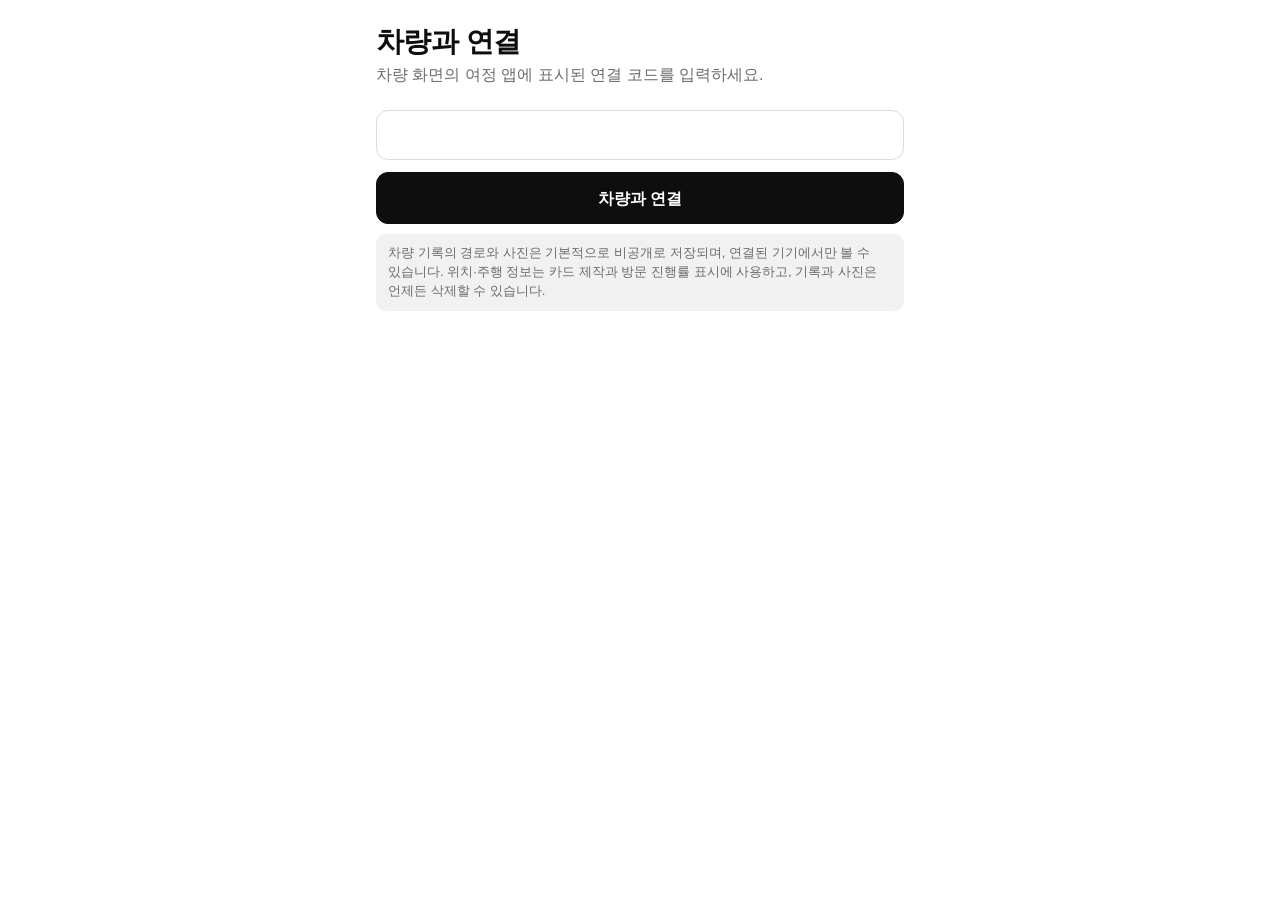
==== server/src/main/resources/static/m/index.html @ fa97769f "feat: implement mockup UI with Pleos navigation and SDK integration Car app - Implement mockup scree" ====
<!doctype html>
<html lang="ko">
<head>
  <meta charset="utf-8">
  <meta name="viewport" content="width=device-width, initial-scale=1, viewport-fit=cover">
  <meta name="theme-color" content="#ffffff">
  <title>여정</title>
  <link rel="stylesheet" href="style.css">
</head>
<body>
  <main id="app" aria-live="polite"></main>
  <div id="toast" role="status" hidden></div>
  <script src="card.js"></script>
  <script src="app.js"></script>
</body>
</html>
---- server/src/main/resources/static/m/style.css ----
:root {
  color-scheme: light dark;
  --bg: #fff; --fg: #0e0e0f; --muted: #6b6b70; --soft: #f1f1f2; --line: #dcdcde;
  --primary: #0e0e0f; --on-primary: #fff; --danger: #b3261e;
}
@media (prefers-color-scheme: dark) {
  :root { --bg: #0e0e0f; --fg: #fff; --muted: #a8a8ad; --soft: #1d1d1f; --line: #333336; --primary: #fff; --on-primary: #0e0e0f; --danger: #ff8a80; }
}
* { box-sizing: border-box; -webkit-tap-highlight-color: transparent; }
html, body { margin: 0; background: var(--bg); color: var(--fg); }
body { font-family: "Pretendard", -apple-system, BlinkMacSystemFont, "Apple SD Gothic Neo", "Noto Sans KR", "Malgun Gothic", sans-serif; line-height: 1.45; word-break: keep-all; }
main { max-width: 560px; margin: 0 auto; padding: 16px 16px calc(32px + env(safe-area-inset-bottom)); }
h1 { font-size: 28px; line-height: 1.25; margin: 8px 0 4px; letter-spacing: -0.02em; }
h2 { font-size: 18px; margin: 24px 0 10px; letter-spacing: -0.01em; }
p { margin: 4px 0; }
.muted { color: var(--muted); }
.small { font-size: 13px; }
.bar { display: flex; align-items: center; gap: 4px; min-height: 44px; margin-bottom: 8px; }
.bar .title { font-weight: 700; flex: 1; }
.icon-btn { min-width: 44px; min-height: 44px; background: none; border: 0; color: inherit; font: inherit; font-size: 22px; cursor: pointer; }
.link-btn { min-height: 44px; background: none; border: 0; color: inherit; font: inherit; font-size: 14px; text-decoration: underline; cursor: pointer; padding: 0 8px; }
.btn { display: flex; align-items: center; justify-content: center; width: 100%; min-height: 52px; padding: 0 16px; border-radius: 12px; border: 1.5px solid var(--primary); background: var(--primary); color: var(--on-primary); font: inherit; font-weight: 700; cursor: pointer; text-decoration: none; }
.btn.outline { background: transparent; color: var(--fg); }
.btn.danger { background: transparent; color: var(--danger); border-color: var(--danger); }
.btn:disabled { opacity: .4; cursor: default; }
.row { display: flex; gap: 8px; }
.row > * { flex: 1; min-width: 0; }
.stack > * + * { margin-top: 8px; }
.card { background: var(--soft); border-radius: 14px; padding: 14px; }
input[type=text], input[type=search], input:not([type]), input[inputmode] { width: 100%; min-height: 50px; border-radius: 12px; border: 1.5px solid var(--line); background: var(--bg); color: var(--fg); font: inherit; font-size: 16px; padding: 0 14px; }
input:focus-visible, button:focus-visible, a:focus-visible, select:focus-visible { outline: 2px solid var(--fg); outline-offset: 2px; }
label.field { display: block; margin-top: 14px; font-size: 14px; font-weight: 600; }
label.field input { margin-top: 6px; font-weight: 400; }
.code-input { font-size: 30px !important; text-align: center; letter-spacing: .25em; font-weight: 800; }
.progress { display: flex; align-items: center; margin: 14px 4px 6px; }
.progress i { width: 14px; height: 14px; border-radius: 50%; border: 2px solid var(--muted); background: var(--bg); flex: none; }
.progress i.on { border-color: var(--fg); background: var(--fg); }
.progress b { flex: 1; height: 2px; background: var(--line); }
.place { display: flex; align-items: center; gap: 12px; width: 100%; padding: 14px; border-radius: 14px; background: var(--soft); border: 0; color: inherit; font: inherit; text-align: left; }
button.place { cursor: pointer; }
.place + .place { margin-top: 8px; }
.place .check { flex: none; width: 26px; height: 26px; border-radius: 50%; border: 2px solid var(--muted); display: grid; place-items: center; font-size: 14px; }
.place .check.on { background: var(--fg); color: var(--bg); border-color: var(--fg); }
.place .body { flex: 1; min-width: 0; }
.place .name { font-weight: 700; }
.place .meta { color: var(--muted); font-size: 13px; }
.tag { display: inline-block; font-size: 12px; font-weight: 700; padding: 2px 8px; border-radius: 99px; background: var(--soft); border: 1px solid var(--line); margin-right: 4px; }
.stats { display: grid; grid-template-columns: repeat(3, 1fr); gap: 8px; margin: 12px 0; }
.stats div { background: var(--soft); border-radius: 12px; padding: 10px; text-align: center; }
.stats b { display: block; font-size: 18px; }
.stats span { font-size: 12px; color: var(--muted); }
.route-box { width: 100%; aspect-ratio: 16 / 9; display: block; background: var(--soft); border-radius: 14px; }
.photo-box { width: 100%; border-radius: 14px; display: block; background: var(--soft); max-height: 320px; object-fit: cover; }
.results { margin-top: 6px; border: 1.5px solid var(--line); border-radius: 12px; overflow: hidden; }
.results button { display: block; width: 100%; min-height: 48px; padding: 10px 14px; background: var(--bg); color: inherit; border: 0; border-bottom: 1px solid var(--line); font: inherit; text-align: left; cursor: pointer; }
.results button:last-child { border-bottom: 0; }
.seg { display: flex; gap: 6px; margin: 8px 0; }
.seg button { flex: 1; min-height: 44px; border-radius: 10px; border: 1.5px solid var(--line); background: transparent; color: inherit; font: inherit; font-weight: 600; cursor: pointer; }
.seg button[aria-pressed=true] { background: var(--primary); color: var(--on-primary); border-color: var(--primary); }
.switch { display: flex; align-items: center; justify-content: space-between; min-height: 44px; font-size: 15px; }
.switch input { width: 22px; height: 22px; accent-color: var(--fg); }
.canvas-wrap { position: relative; background: var(--soft); border-radius: 12px; overflow: hidden; touch-action: none; }
.canvas-wrap canvas { display: block; width: 100%; height: auto; }
input[type=range] { width: 100%; accent-color: var(--fg); min-height: 36px; }
.notice { font-size: 13px; color: var(--muted); padding: 10px 12px; border-radius: 10px; background: var(--soft); margin: 10px 0; }
#toast { position: fixed; left: 50%; bottom: calc(24px + env(safe-area-inset-bottom)); transform: translateX(-50%); background: var(--fg); color: var(--bg); padding: 10px 16px; border-radius: 10px; font-size: 14px; max-width: calc(100vw - 32px); z-index: 10; }
.empty { text-align: center; padding: 40px 12px; color: var(--muted); }
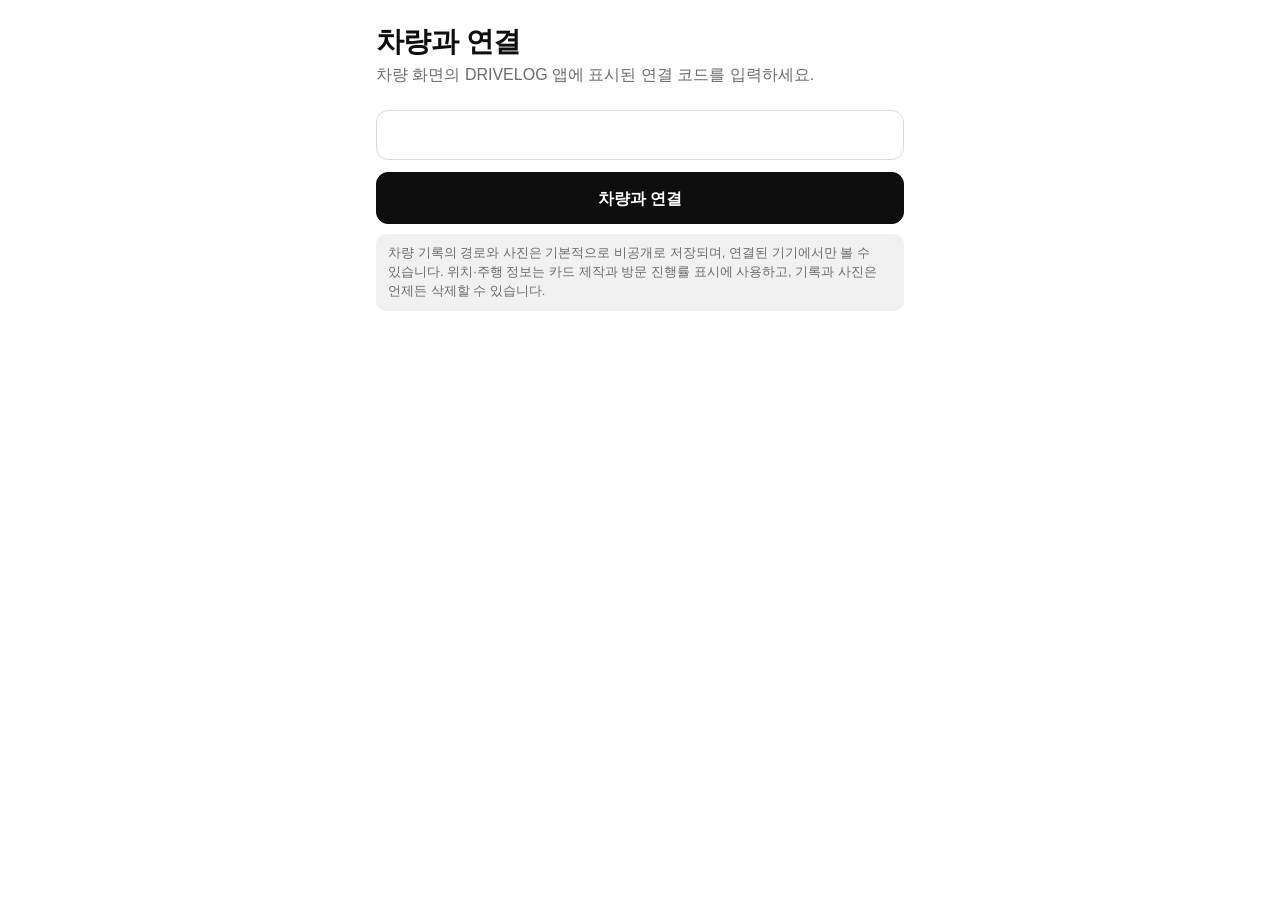
==== commit 593becac: "feat: polish DRIVELOG screens and expand stamps nationwide" ====
--- a/server/src/main/resources/static/m/index.html
+++ b/server/src/main/resources/static/m/index.html
@@ -4,7 +4,7 @@
   <meta charset="utf-8">
   <meta name="viewport" content="width=device-width, initial-scale=1, viewport-fit=cover">
   <meta name="theme-color" content="#ffffff">
-  <title>여정</title>
+  <title>DRIVELOG</title>
   <link rel="stylesheet" href="style.css">
 </head>
 <body>
